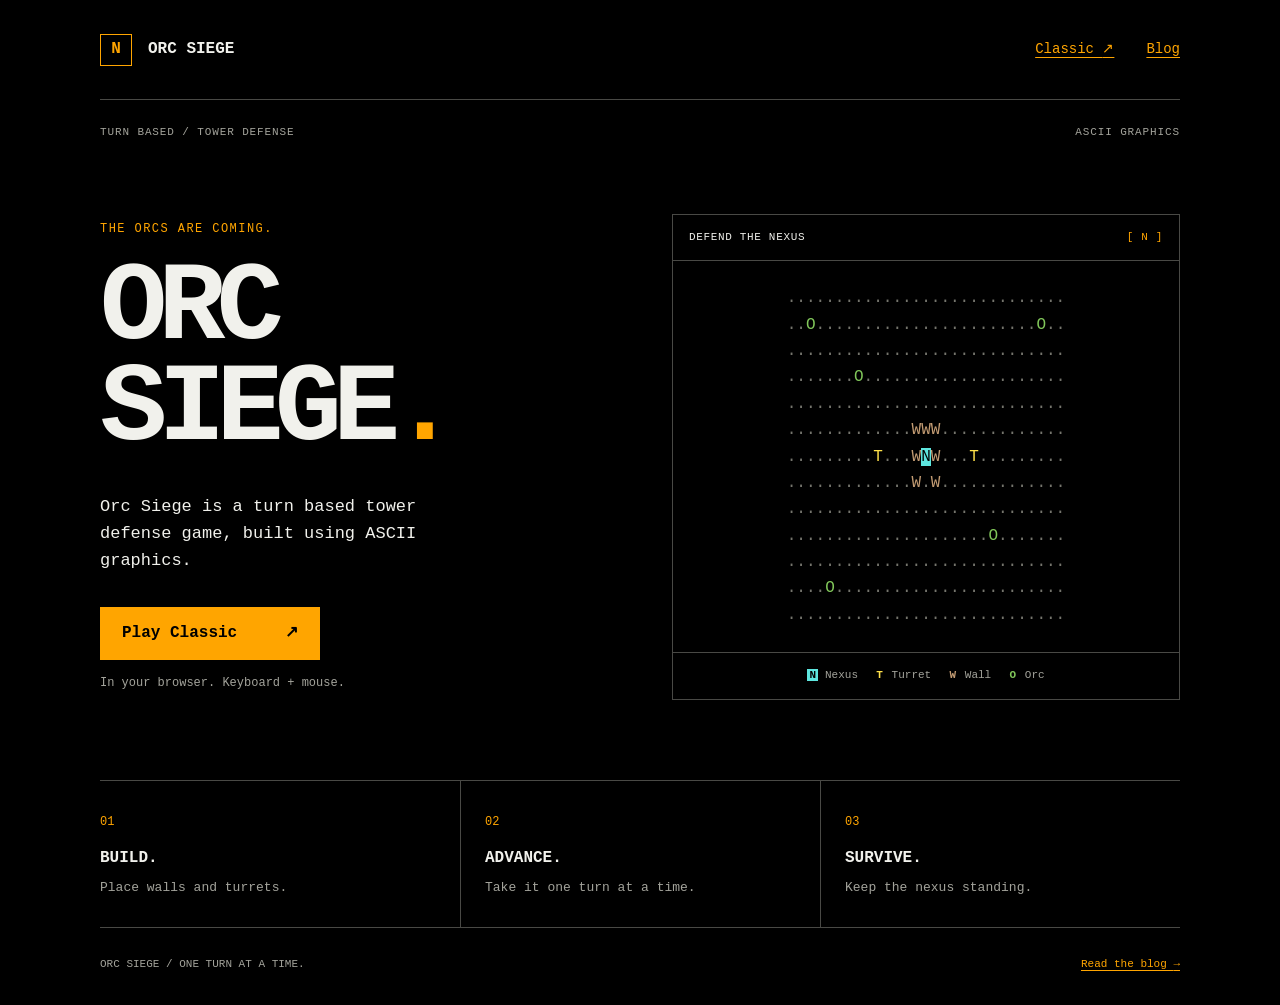
==== index.html @ d4eb5a72 "Build minimalist Orc Siege homepage and blog placeholder Use Classic's black, orange, and ASCII visu" ====
<!doctype html>
<html lang="en">
  <head>
    <meta charset="utf-8">
    <meta name="viewport" content="width=device-width, initial-scale=1">
    <meta name="theme-color" content="#000000">
    <meta name="description" content="Orc Siege is a turn based tower defense game, built using ASCII graphics. Play Orc Siege Classic in your browser.">
    <title>Orc Siege — ASCII tower defense</title>
    <link rel="icon" href="./favicon.svg" type="image/svg+xml">
    <link rel="stylesheet" href="./styles.css">
  </head>
  <body>
    <a class="skip-link" href="#main">Skip to content</a>
    <div class="site-shell">
      <header class="site-header">
        <a class="wordmark" href="./" aria-label="Orc Siege home"><span class="mark" aria-hidden="true">N</span> ORC SIEGE</a>
        <nav aria-label="Main navigation">
          <a href="https://classic.orcsiege.com/">Classic <span aria-hidden="true">↗</span></a>
          <a href="./blog/">Blog</a>
        </nav>
      </header>

      <main id="main">
        <div class="page-label"><span>TURN BASED / TOWER DEFENSE</span><span>ASCII GRAPHICS</span></div>
        <section class="hero" aria-labelledby="game-title">
          <div class="hero-copy">
            <p class="eyebrow">THE ORCS ARE COMING.</p>
            <h1 id="game-title">ORC<br>SIEGE<span class="title-dot">.</span></h1>
            <p class="description">Orc Siege is a turn based tower defense game, built using ASCII graphics.</p>
            <a class="button" href="https://classic.orcsiege.com/">Play Classic <span aria-hidden="true">↗</span></a>
            <p class="play-note">In your browser. Keyboard + mouse.</p>
          </div>

          <figure class="battlefield">
            <div class="panel-heading" aria-hidden="true"><span>DEFEND THE NEXUS</span><span>[ N ]</span></div>
            <pre class="ascii-map" aria-hidden="true">.............................
..<span class="orc">O</span>.......................<span class="orc">O</span>..
.............................
.......<span class="orc">O</span>.....................
.............................
.............<span class="wall">WWW</span>.............
.........<span class="turret">T</span>...<span class="wall">W</span><span class="nexus">N</span><span class="wall">W</span>...<span class="turret">T</span>.........
.............<span class="wall">W</span>.<span class="wall">W</span>.............
.............................
.....................<span class="orc">O</span>.......
.............................
....<span class="orc">O</span>........................
.............................</pre>
            <figcaption class="map-legend">
              <span><b class="nexus">N</b> Nexus</span>
              <span><b class="turret">T</b> Turret</span>
              <span><b class="wall">W</b> Wall</span>
              <span><b class="orc">O</b> Orc</span>
            </figcaption>
          </figure>
        </section>

        <section class="field-guide" aria-label="The game in three steps">
          <div><span class="step-number">01</span><h2>BUILD.</h2><p>Place walls and turrets.</p></div>
          <div><span class="step-number">02</span><h2>ADVANCE.</h2><p>Take it one turn at a time.</p></div>
          <div><span class="step-number">03</span><h2>SURVIVE.</h2><p>Keep the nexus standing.</p></div>
        </section>
      </main>

      <footer class="site-footer"><span>ORC SIEGE / ONE TURN AT A TIME.</span><a href="./blog/">Read the blog <span aria-hidden="true">→</span></a></footer>
    </div>
  </body>
</html>
---- styles.css ----
:root {
  color-scheme: dark;
  --background: #000;
  --foreground: #f1f1ec;
  --muted: #a3a39b;
  --line: #494945;
  --accent: #ffa500;
  font-family: ui-monospace, "SFMono-Regular", Consolas, "Liberation Mono", monospace;
  font-size: 16px;
}

* { box-sizing: border-box; }

body {
  margin: 0;
  background: var(--background);
  color: var(--foreground);
  line-height: 1.6;
}

::selection { background: var(--accent); color: var(--background); }
a { color: var(--accent); text-underline-offset: 0.25em; }
a:hover { text-decoration-thickness: 2px; }
a:focus-visible { outline: 3px solid var(--accent); outline-offset: 6px; }

.skip-link {
  position: absolute;
  top: 0.5rem;
  left: 0.5rem;
  z-index: 1;
  padding: 0.5rem 1rem;
  background: var(--accent);
  color: var(--background);
  transform: translateY(-200%);
}
.skip-link:focus { transform: translateY(0); }

.site-shell { width: min(100% - 4rem, 1080px); margin-inline: auto; }
.site-header, .site-header nav, .wordmark, .page-label, .panel-heading, .site-footer {
  display: flex;
  align-items: center;
  justify-content: space-between;
  gap: 1rem;
}
.site-header { min-height: 100px; border-bottom: 1px solid var(--line); }
.site-header nav { gap: 2rem; }
.site-header nav a { font-size: 0.875rem; }
.wordmark { justify-content: flex-start; color: var(--foreground); font-weight: 700; text-decoration: none; }
.mark { display: grid; place-items: center; width: 2rem; height: 2rem; border: 1px solid var(--accent); color: var(--accent); }
[aria-current="page"] { color: var(--foreground); text-decoration: none; }

.page-label { margin-top: 1.5rem; color: var(--muted); font-size: 0.6875rem; letter-spacing: 0.08em; }
.hero { display: grid; grid-template-columns: 1fr 1fr; align-items: center; gap: 4rem; padding-block: 4.5rem 5rem; }
.eyebrow { margin: 0 0 1.25rem; color: var(--accent); font-size: 0.75rem; letter-spacing: 0.12em; }
h1 { margin: 0; font-size: clamp(4.5rem, 9vw, 7rem); line-height: 0.9; letter-spacing: -0.08em; }
.title-dot { color: var(--accent); }
.description { max-width: 36ch; margin-block: 2rem; font-size: 1.0625rem; }
.button { display: inline-flex; align-items: center; justify-content: space-between; gap: 3rem; min-height: 52px; padding: 0.75rem 1.25rem; border: 2px solid var(--accent); background: var(--accent); color: var(--background); font-weight: 700; text-decoration: none; }
.button:hover { background: var(--background); color: var(--accent); }
.play-note { margin: 0.875rem 0 0; color: var(--muted); font-size: 0.75rem; }

.battlefield { min-width: 0; margin: 0; border: 1px solid var(--line); }
.panel-heading { padding: 0.875rem 1rem; border-bottom: 1px solid var(--line); font-size: 0.6875rem; letter-spacing: 0.06em; }
.panel-heading span:last-child { color: var(--accent); white-space: nowrap; }
.ascii-map { margin: 0; padding: 1.5rem 0.5rem; color: #75756d; font: inherit; font-size: clamp(0.75rem, 1.45vw, 1rem); line-height: 1.65; text-align: center; }
.orc { color: #81c75a; }
.turret { color: #ffe14a; }
.wall { color: #c39c73; }
.nexus { color: #000; background: #5ee6df; }
.map-legend { display: flex; flex-wrap: wrap; justify-content: center; gap: 0.75rem 1rem; padding: 0.875rem; border-top: 1px solid var(--line); color: var(--muted); font-size: 0.6875rem; }
.map-legend b { padding-inline: 0.2em; }

.field-guide { display: grid; grid-template-columns: repeat(3, 1fr); border-block: 1px solid var(--line); }
.field-guide > div { padding: 1.75rem 1.5rem; }
.field-guide > div:first-child { padding-left: 0; }
.field-guide > div + div { border-left: 1px solid var(--line); }
.step-number { color: var(--accent); font-size: 0.75rem; }
.field-guide h2 { margin: 0.75rem 0 0.375rem; font-size: 1rem; }
.field-guide p { margin: 0; color: var(--muted); font-size: 0.8125rem; }
.site-footer { padding-block: 1.75rem 2rem; color: var(--muted); font-size: 0.6875rem; }

.blog-main { min-height: 65vh; padding-bottom: 5rem; }
.blog-content { max-width: 680px; padding-top: 5rem; }
.blog-content h1 { font-size: clamp(3.5rem, 9vw, 6rem); }
.construction-note { margin-top: 2.5rem; padding: 1.5rem; border: 1px solid var(--line); border-left: 3px solid var(--accent); }
.construction-note p { margin: 0; }
.back-link { display: inline-block; margin-top: 2rem; }
.blog-main + .site-footer { border-top: 1px solid var(--line); }

@media (max-width: 760px) {
  .site-shell { width: calc(100% - 2.5rem); }
  .site-header { min-height: 80px; }
  .site-header nav { gap: 1.25rem; }
  .wordmark { gap: 0.625rem; font-size: 0.875rem; }
  .hero { grid-template-columns: 1fr; gap: 3rem; padding-block: 3rem; }
  h1 { font-size: clamp(4.5rem, 18vw, 7rem); }
  .description { max-width: 40ch; }
  .battlefield { width: 100%; max-width: 440px; }
  .ascii-map { font-size: clamp(0.75rem, 2.6vw, 1rem); }
  .field-guide { grid-template-columns: 1fr; }
  .field-guide > div, .field-guide > div:first-child { padding: 1.25rem 0; }
  .field-guide > div + div { border-left: 0; border-top: 1px solid var(--line); }
  .field-guide h2 { display: inline; margin-left: 1rem; }
  .field-guide p { margin-top: 0.25rem; }
  .site-footer { flex-wrap: wrap; gap: 0.75rem; }
  .blog-content { padding-top: 3.5rem; }
}

@media (max-width: 380px) {
  .page-label { font-size: 0.625rem; letter-spacing: 0; }
  .site-header nav { gap: 0.875rem; }
}
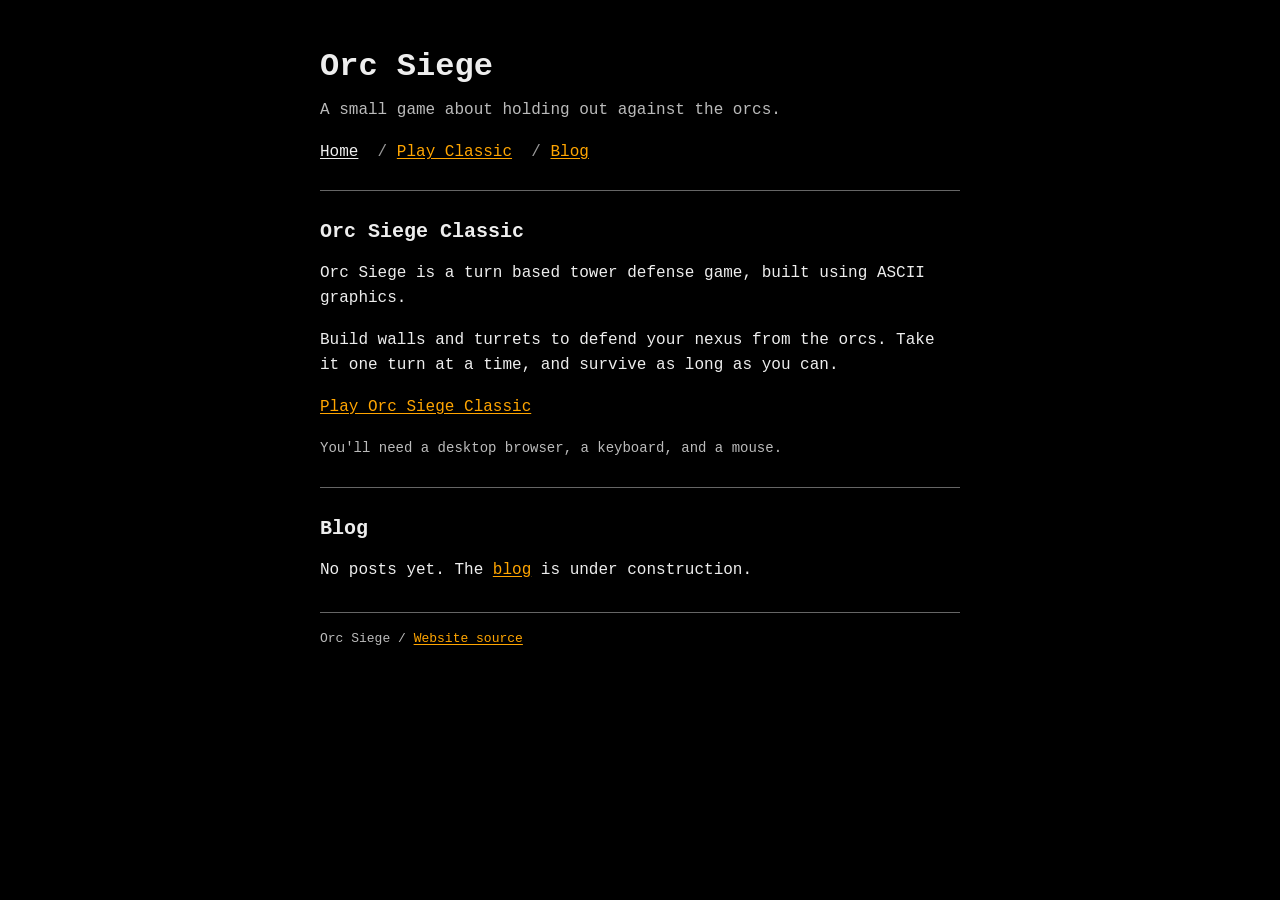
==== commit b0bab1c3: "Simplify website into a Web 1.0-style journal Remove the ASCII demo, oversized hero, promotional but" ====
--- a/index.html
+++ b/index.html
@@ -4,8 +4,8 @@
     <meta charset="utf-8">
     <meta name="viewport" content="width=device-width, initial-scale=1">
     <meta name="theme-color" content="#000000">
-    <meta name="description" content="Orc Siege is a turn based tower defense game, built using ASCII graphics. Play Orc Siege Classic in your browser.">
-    <title>Orc Siege — ASCII tower defense</title>
+    <meta name="description" content="Orc Siege is a turn based tower defense game, built using ASCII graphics. Play the game and read the blog.">
+    <title>Orc Siege</title>
     <link rel="icon" href="./favicon.svg" type="image/svg+xml">
     <link rel="stylesheet" href="./styles.css">
   </head>
@@ -13,56 +13,35 @@
     <a class="skip-link" href="#main">Skip to content</a>
     <div class="site-shell">
       <header class="site-header">
-        <a class="wordmark" href="./" aria-label="Orc Siege home"><span class="mark" aria-hidden="true">N</span> ORC SIEGE</a>
+        <h1 class="site-title">Orc Siege</h1>
+        <p class="site-description">A small game about holding out against the orcs.</p>
         <nav aria-label="Main navigation">
-          <a href="https://classic.orcsiege.com/">Classic <span aria-hidden="true">↗</span></a>
-          <a href="./blog/">Blog</a>
+          <ul>
+            <li><a href="./" aria-current="page">Home</a></li>
+            <li><a href="https://classic.orcsiege.com/">Play Classic</a></li>
+            <li><a href="./blog/">Blog</a></li>
+          </ul>
         </nav>
       </header>
 
       <main id="main">
-        <div class="page-label"><span>TURN BASED / TOWER DEFENSE</span><span>ASCII GRAPHICS</span></div>
-        <section class="hero" aria-labelledby="game-title">
-          <div class="hero-copy">
-            <p class="eyebrow">THE ORCS ARE COMING.</p>
-            <h1 id="game-title">ORC<br>SIEGE<span class="title-dot">.</span></h1>
-            <p class="description">Orc Siege is a turn based tower defense game, built using ASCII graphics.</p>
-            <a class="button" href="https://classic.orcsiege.com/">Play Classic <span aria-hidden="true">↗</span></a>
-            <p class="play-note">In your browser. Keyboard + mouse.</p>
-          </div>
+        <article aria-labelledby="classic-title">
+          <h2 id="classic-title">Orc Siege Classic</h2>
+          <p>Orc Siege is a turn based tower defense game, built using ASCII graphics.</p>
+          <p>Build walls and turrets to defend your nexus from the orcs. Take it one turn at a time, and survive as long as you can.</p>
+          <p><a href="https://classic.orcsiege.com/">Play Orc Siege Classic</a></p>
+          <p class="small-print">You'll need a desktop browser, a keyboard, and a mouse.</p>
+        </article>
 
-          <figure class="battlefield">
-            <div class="panel-heading" aria-hidden="true"><span>DEFEND THE NEXUS</span><span>[ N ]</span></div>
-            <pre class="ascii-map" aria-hidden="true">.............................
-..<span class="orc">O</span>.......................<span class="orc">O</span>..
-.............................
-.......<span class="orc">O</span>.....................
-.............................
-.............<span class="wall">WWW</span>.............
-.........<span class="turret">T</span>...<span class="wall">W</span><span class="nexus">N</span><span class="wall">W</span>...<span class="turret">T</span>.........
-.............<span class="wall">W</span>.<span class="wall">W</span>.............
-.............................
-.....................<span class="orc">O</span>.......
-.............................
-....<span class="orc">O</span>........................
-.............................</pre>
-            <figcaption class="map-legend">
-              <span><b class="nexus">N</b> Nexus</span>
-              <span><b class="turret">T</b> Turret</span>
-              <span><b class="wall">W</b> Wall</span>
-              <span><b class="orc">O</b> Orc</span>
-            </figcaption>
-          </figure>
-        </section>
-
-        <section class="field-guide" aria-label="The game in three steps">
-          <div><span class="step-number">01</span><h2>BUILD.</h2><p>Place walls and turrets.</p></div>
-          <div><span class="step-number">02</span><h2>ADVANCE.</h2><p>Take it one turn at a time.</p></div>
-          <div><span class="step-number">03</span><h2>SURVIVE.</h2><p>Keep the nexus standing.</p></div>
+        <section aria-labelledby="blog-title">
+          <h2 id="blog-title">Blog</h2>
+          <p>No posts yet. The <a href="./blog/">blog</a> is under construction.</p>
         </section>
       </main>
 
-      <footer class="site-footer"><span>ORC SIEGE / ONE TURN AT A TIME.</span><a href="./blog/">Read the blog <span aria-hidden="true">→</span></a></footer>
+      <footer class="site-footer">
+        <p>Orc Siege / <a href="https://github.com/mattlink/orcsiege.com">Website source</a></p>
+      </footer>
     </div>
   </body>
 </html>
--- a/styles.css
+++ b/styles.css
@@ -1,112 +1,61 @@
 :root {
   color-scheme: dark;
-  --background: #000;
-  --foreground: #f1f1ec;
-  --muted: #a3a39b;
-  --line: #494945;
-  --accent: #ffa500;
-  font-family: ui-monospace, "SFMono-Regular", Consolas, "Liberation Mono", monospace;
+  font-family: "Courier New", Courier, monospace;
   font-size: 16px;
+  background: #000;
+  color: #eee;
 }
 
 * { box-sizing: border-box; }
 
 body {
   margin: 0;
-  background: var(--background);
-  color: var(--foreground);
   line-height: 1.6;
 }
 
-::selection { background: var(--accent); color: var(--background); }
-a { color: var(--accent); text-underline-offset: 0.25em; }
-a:hover { text-decoration-thickness: 2px; }
-a:focus-visible { outline: 3px solid var(--accent); outline-offset: 6px; }
+.site-shell {
+  max-width: 680px;
+  margin: 3rem auto;
+  padding-inline: 1.25rem;
+}
+
+a { color: #ffa500; text-underline-offset: 0.15em; }
+a:visited { color: #d9ad6b; }
+a:hover { color: #000; background: #ffa500; }
+a:focus-visible { outline: 2px solid #ffa500; outline-offset: 4px; }
+::selection { color: #000; background: #ffa500; }
+
+.site-header { padding-bottom: 1.5rem; border-bottom: 1px solid #666; }
+.site-title { margin: 0; font-size: 2rem; font-weight: bold; line-height: 1.2; }
+.site-title a, .site-title a:visited { color: #eee; }
+.site-description { margin-block: 0.75rem 1rem; color: #bbb; }
+nav ul { margin: 0; padding: 0; list-style: none; }
+nav li { display: inline; }
+nav li + li::before { content: " / "; color: #999; white-space: pre; }
+nav a[aria-current="page"] { color: #eee; }
+
+main > article, main > section { padding-block: 1.75rem; }
+main > * + * { border-top: 1px solid #666; }
+h1, h2 { line-height: 1.3; }
+h1 { font-size: 1.5rem; }
+h2 { margin: 0 0 1rem; font-size: 1.25rem; }
+p { margin-block: 0 1rem; }
+p:last-child { margin-bottom: 0; }
+.small-print { color: #bbb; font-size: 0.875rem; }
+img { display: block; max-width: 100%; height: auto; }
+
+.site-footer { padding-top: 1rem; border-top: 1px solid #666; color: #bbb; font-size: 0.8125rem; }
 
 .skip-link {
   position: absolute;
   top: 0.5rem;
   left: 0.5rem;
-  z-index: 1;
-  padding: 0.5rem 1rem;
-  background: var(--accent);
-  color: var(--background);
+  padding: 0.25rem 0.5rem;
+  background: #000;
   transform: translateY(-200%);
 }
 .skip-link:focus { transform: translateY(0); }
 
-.site-shell { width: min(100% - 4rem, 1080px); margin-inline: auto; }
-.site-header, .site-header nav, .wordmark, .page-label, .panel-heading, .site-footer {
-  display: flex;
-  align-items: center;
-  justify-content: space-between;
-  gap: 1rem;
+@media (max-width: 480px) {
+  .site-shell { margin-block: 1.5rem; }
 }
-.site-header { min-height: 100px; border-bottom: 1px solid var(--line); }
-.site-header nav { gap: 2rem; }
-.site-header nav a { font-size: 0.875rem; }
-.wordmark { justify-content: flex-start; color: var(--foreground); font-weight: 700; text-decoration: none; }
-.mark { display: grid; place-items: center; width: 2rem; height: 2rem; border: 1px solid var(--accent); color: var(--accent); }
-[aria-current="page"] { color: var(--foreground); text-decoration: none; }
-
-.page-label { margin-top: 1.5rem; color: var(--muted); font-size: 0.6875rem; letter-spacing: 0.08em; }
-.hero { display: grid; grid-template-columns: 1fr 1fr; align-items: center; gap: 4rem; padding-block: 4.5rem 5rem; }
-.eyebrow { margin: 0 0 1.25rem; color: var(--accent); font-size: 0.75rem; letter-spacing: 0.12em; }
-h1 { margin: 0; font-size: clamp(4.5rem, 9vw, 7rem); line-height: 0.9; letter-spacing: -0.08em; }
-.title-dot { color: var(--accent); }
-.description { max-width: 36ch; margin-block: 2rem; font-size: 1.0625rem; }
-.button { display: inline-flex; align-items: center; justify-content: space-between; gap: 3rem; min-height: 52px; padding: 0.75rem 1.25rem; border: 2px solid var(--accent); background: var(--accent); color: var(--background); font-weight: 700; text-decoration: none; }
-.button:hover { background: var(--background); color: var(--accent); }
-.play-note { margin: 0.875rem 0 0; color: var(--muted); font-size: 0.75rem; }
-
-.battlefield { min-width: 0; margin: 0; border: 1px solid var(--line); }
-.panel-heading { padding: 0.875rem 1rem; border-bottom: 1px solid var(--line); font-size: 0.6875rem; letter-spacing: 0.06em; }
-.panel-heading span:last-child { color: var(--accent); white-space: nowrap; }
-.ascii-map { margin: 0; padding: 1.5rem 0.5rem; color: #75756d; font: inherit; font-size: clamp(0.75rem, 1.45vw, 1rem); line-height: 1.65; text-align: center; }
-.orc { color: #81c75a; }
-.turret { color: #ffe14a; }
-.wall { color: #c39c73; }
-.nexus { color: #000; background: #5ee6df; }
-.map-legend { display: flex; flex-wrap: wrap; justify-content: center; gap: 0.75rem 1rem; padding: 0.875rem; border-top: 1px solid var(--line); color: var(--muted); font-size: 0.6875rem; }
-.map-legend b { padding-inline: 0.2em; }
-
-.field-guide { display: grid; grid-template-columns: repeat(3, 1fr); border-block: 1px solid var(--line); }
-.field-guide > div { padding: 1.75rem 1.5rem; }
-.field-guide > div:first-child { padding-left: 0; }
-.field-guide > div + div { border-left: 1px solid var(--line); }
-.step-number { color: var(--accent); font-size: 0.75rem; }
-.field-guide h2 { margin: 0.75rem 0 0.375rem; font-size: 1rem; }
-.field-guide p { margin: 0; color: var(--muted); font-size: 0.8125rem; }
-.site-footer { padding-block: 1.75rem 2rem; color: var(--muted); font-size: 0.6875rem; }
-
-.blog-main { min-height: 65vh; padding-bottom: 5rem; }
-.blog-content { max-width: 680px; padding-top: 5rem; }
-.blog-content h1 { font-size: clamp(3.5rem, 9vw, 6rem); }
-.construction-note { margin-top: 2.5rem; padding: 1.5rem; border: 1px solid var(--line); border-left: 3px solid var(--accent); }
-.construction-note p { margin: 0; }
-.back-link { display: inline-block; margin-top: 2rem; }
-.blog-main + .site-footer { border-top: 1px solid var(--line); }
-
-@media (max-width: 760px) {
-  .site-shell { width: calc(100% - 2.5rem); }
-  .site-header { min-height: 80px; }
-  .site-header nav { gap: 1.25rem; }
-  .wordmark { gap: 0.625rem; font-size: 0.875rem; }
-  .hero { grid-template-columns: 1fr; gap: 3rem; padding-block: 3rem; }
-  h1 { font-size: clamp(4.5rem, 18vw, 7rem); }
-  .description { max-width: 40ch; }
-  .battlefield { width: 100%; max-width: 440px; }
-  .ascii-map { font-size: clamp(0.75rem, 2.6vw, 1rem); }
-  .field-guide { grid-template-columns: 1fr; }
-  .field-guide > div, .field-guide > div:first-child { padding: 1.25rem 0; }
-  .field-guide > div + div { border-left: 0; border-top: 1px solid var(--line); }
-  .field-guide h2 { display: inline; margin-left: 1rem; }
-  .field-guide p { margin-top: 0.25rem; }
-  .site-footer { flex-wrap: wrap; gap: 0.75rem; }
-  .blog-content { padding-top: 3.5rem; }
-}
-
-@media (max-width: 380px) {
-  .page-label { font-size: 0.625rem; letter-spacing: 0; }
-  .site-header nav { gap: 0.875rem; }
-}
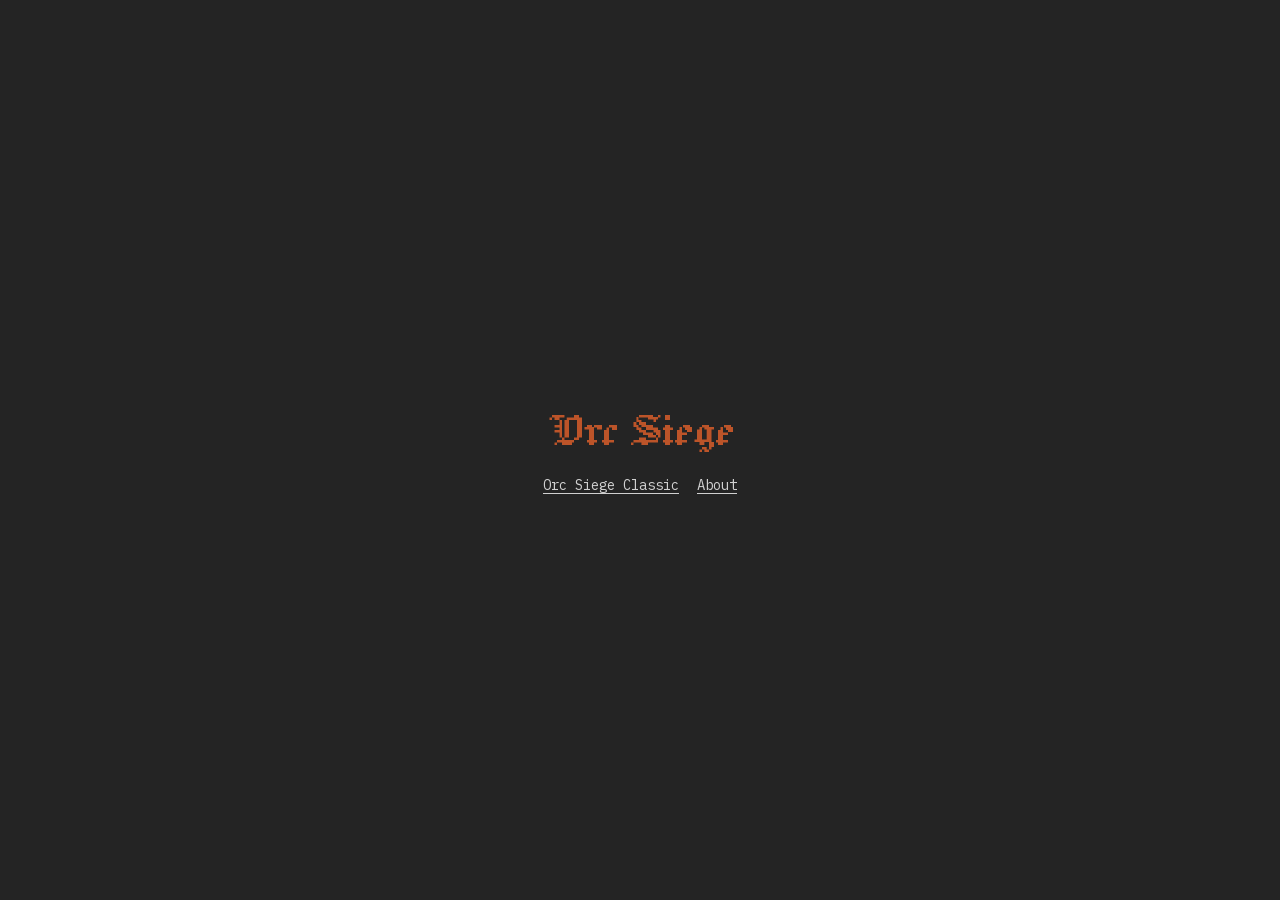
==== commit df7ec3f0: "Launch animated Orc Siege homepage and design study" ====
--- a/index.html
+++ b/index.html
@@ -1,47 +1,30 @@
 <!doctype html>
 <html lang="en">
-  <head>
-    <meta charset="utf-8">
-    <meta name="viewport" content="width=device-width, initial-scale=1">
-    <meta name="theme-color" content="#000000">
-    <meta name="description" content="Orc Siege is a turn based tower defense game, built using ASCII graphics. Play the game and read the blog.">
-    <title>Orc Siege</title>
-    <link rel="icon" href="./favicon.svg" type="image/svg+xml">
-    <link rel="stylesheet" href="./styles.css">
-  </head>
-  <body>
-    <a class="skip-link" href="#main">Skip to content</a>
-    <div class="site-shell">
-      <header class="site-header">
-        <h1 class="site-title">Orc Siege</h1>
-        <p class="site-description">A small game about holding out against the orcs.</p>
-        <nav aria-label="Main navigation">
-          <ul>
-            <li><a href="./" aria-current="page">Home</a></li>
-            <li><a href="https://classic.orcsiege.com/">Play Classic</a></li>
-            <li><a href="./blog/">Blog</a></li>
-          </ul>
-        </nav>
-      </header>
-
-      <main id="main">
-        <article aria-labelledby="classic-title">
-          <h2 id="classic-title">Orc Siege Classic</h2>
-          <p>Orc Siege is a turn based tower defense game, built using ASCII graphics.</p>
-          <p>Build walls and turrets to defend your nexus from the orcs. Take it one turn at a time, and survive as long as you can.</p>
-          <p><a href="https://classic.orcsiege.com/">Play Orc Siege Classic</a></p>
-          <p class="small-print">You'll need a desktop browser, a keyboard, and a mouse.</p>
-        </article>
-
-        <section aria-labelledby="blog-title">
-          <h2 id="blog-title">Blog</h2>
-          <p>No posts yet. The <a href="./blog/">blog</a> is under construction.</p>
-        </section>
-      </main>
-
-      <footer class="site-footer">
-        <p>Orc Siege / <a href="https://github.com/mattlink/orcsiege.com">Website source</a></p>
-      </footer>
+<head>
+  <meta charset="utf-8">
+  <meta name="viewport" content="width=device-width, initial-scale=1">
+  <meta name="theme-color" content="#242424">
+  <meta name="description" content="Orc Siege is a turn-based tower defense game built with ASCII graphics. Play Orc Siege Classic or learn about the project.">
+  <title>Orc Siege</title>
+  <link rel="icon" href="./favicon.svg" type="image/svg+xml">
+  <link rel="stylesheet" href="./assets/fonts.css">
+  <link rel="stylesheet" href="./assets/title.css">
+  <link rel="stylesheet" href="./assets/landing.css?v=center-stack">
+  <script type="module" src="./assets/title-motion.js"></script>
+</head>
+<body>
+  <main class="scene landing" data-site data-layout="08">
+    <div class="site-grid">
+      <div class="frame" role="group" aria-labelledby="game-title" aria-describedby="motion-help" tabindex="0">
+        <h1 class="title" id="game-title"><span>Orc</span> <span>Siege</span></h1>
+        <div class="playfield"><div class="letter-layer" hidden></div></div>
+      </div>
+      <nav class="site-nav" aria-label="Orc Siege">
+        <a href="https://classic.orcsiege.com/">Orc Siege Classic</a>
+        <a href="./about/">About</a>
+      </nav>
     </div>
-  </body>
+    <p class="sr-only" id="motion-help">Move or tap near the title to wake the letters. To play by keyboard, press Space or Enter here, then Tab to a loose letter and use the arrow keys. Escape recalls the title. Press P while the title area is focused to pause or resume motion.</p>
+  </main>
+</body>
 </html>
--- a/assets/fonts.css
+++ b/assets/fonts.css
@@ -0,0 +1,25 @@
+/* Local Latin subsets. Original SIL Open Font Licenses are in fonts/. */
+@font-face {
+  font-family: 'Jacquard 12';
+  src: url('./fonts/jacquard-12-regular.woff2') format('woff2');
+  font-weight: 400;
+  font-display: swap;
+}
+@font-face {
+  font-family: 'IBM Plex Mono';
+  src: url('./fonts/ibm-plex-mono-regular.woff2') format('woff2');
+  font-weight: 400;
+  font-display: swap;
+}
+@font-face {
+  font-family: 'Jacquarda Bastarda 9';
+  src: url('./fonts/jacquarda-bastarda-9-regular.woff2') format('woff2');
+  font-weight: 400;
+  font-display: swap;
+}
+@font-face {
+  font-family: Geist;
+  src: url('./fonts/geist-medium.woff2') format('woff2');
+  font-weight: 500;
+  font-display: swap;
+}
--- a/assets/title.css
+++ b/assets/title.css
@@ -0,0 +1,71 @@
+:root { color-scheme: dark; background: #090909; }
+* { box-sizing: border-box; }
+body { margin: 0; }
+[hidden] { display: none !important; }
+.scene {
+  --back: #090909;
+  --ink: #bc5429;
+  --inset: clamp(16px, 4vw, 24px);
+  position: relative;
+  min-height: max(260px, 100svh);
+  isolation: isolate;
+  background: var(--back);
+  color: var(--ink);
+}
+/* A stable hit area, not a visual container. The whole page is one flat color. */
+.frame {
+  position: relative;
+  width: min(100%, 460px);
+  height: min(220px, 78svh);
+  outline: none;
+}
+.frame:focus-visible:not([data-pointer-focus]) { outline: 1px dashed #b4b4b4; outline-offset: -3px; }
+.playfield { position: absolute; inset: 0; overflow: hidden; }
+.title {
+  position: absolute;
+  margin: 0;
+  top: var(--inset);
+  left: var(--inset);
+  white-space: nowrap;
+  font: 400 clamp(38px, 10vw, 52px)/1 'Jacquard 12', Georgia, serif;
+  pointer-events: none;
+  user-select: none;
+}
+.title span { display: inline-block; }
+.frame[data-motion='moving'] .title { opacity: 0; }
+.letter-layer { position: absolute; inset: 0; pointer-events: none; }
+.title-letter {
+  position: absolute;
+  top: 0;
+  left: 0;
+  border: 0;
+  padding: 0;
+  background: transparent;
+  color: inherit;
+  cursor: grab;
+  touch-action: none;
+  pointer-events: auto;
+  isolation: isolate;
+  font: 400 1em/1 'Jacquard 12', Georgia, serif;
+}
+.title-letter[data-grabbed='true'] { cursor: grabbing; }
+.title-letter:focus-visible { outline: 1px dashed #b4b4b4; }
+.title-letter span { position: absolute; inset: 50% auto auto 50%; translate: -50% -50%; pointer-events: none; white-space: pre; }
+/* Add the weighted masks only within one glyph, so overlap stays the ink
+   color instead of dimming into the page halfway through the crossfade. */
+.title-letter .bastarda { font: 400 .8333em/1 'Jacquarda Bastarda 9', Georgia, serif; mix-blend-mode: plus-lighter; }
+.scene-tools {
+  position: absolute;
+  bottom: max(8px, env(safe-area-inset-bottom));
+  inset-inline: var(--inset);
+  display: flex;
+  flex-wrap: wrap;
+  column-gap: 16px;
+  color: #b1b1b1;
+  font: 400 11px/1.5 'IBM Plex Mono', monospace;
+}
+.scene-tools :is(button, a) { background: none; border: 0; padding: 8px 0; color: inherit; font: inherit; text-decoration: underline; cursor: pointer; }
+.scene-tools :is(button, a):hover { color: #eee; }
+.scene-tools button:disabled { color: #999; text-decoration: none; cursor: default; }
+.scene-tools :focus-visible { outline: 1px solid #b4b4b4; outline-offset: 2px; }
+.sr-only { position: absolute; width: 1px; height: 1px; overflow: hidden; clip-path: inset(50%); white-space: nowrap; }
--- a/assets/landing.css
+++ b/assets/landing.css
@@ -0,0 +1,63 @@
+/* The landing page itself: two text links, a wordmark, and a flat field. */
+.landing {
+  --back: #242424;
+  --ink: #bc5429;
+  --size: 52px;
+  --inset: 160px;
+  --gap: 18px;
+  /* Give the group room to move inward on desktop without crowding phones. */
+  --edge: min(var(--inset), max(9cqw, calc(25cqw - 96px)), 35svh);
+  --link-gap: min(var(--gap), 7cqw);
+  --title-cap: 21cqw;
+  min-height: max(265px, 100svh);
+  container-type: inline-size;
+}
+.site-grid {
+  display: grid;
+  min-height: inherit;
+  padding: var(--edge);
+  gap: var(--link-gap);
+  grid-template-columns: minmax(0, 1fr) minmax(0, 1fr);
+  grid-template-rows: minmax(0, 1fr) auto auto;
+}
+.landing .frame {
+  grid-column: 1 / -1;
+  grid-row: 2;
+  justify-self: start;
+  align-self: start;
+  width: max-content;
+  height: auto;
+  z-index: 1;
+}
+.landing .title {
+  position: relative;
+  inset: auto;
+  font-size: min(var(--size), var(--title-cap));
+}
+.landing .playfield { inset: auto; }
+.landing .frame:focus-visible:not([data-pointer-focus]) { outline-offset: 4px; }
+.site-nav {
+  grid-column: 1 / -1;
+  grid-row: 3;
+  justify-self: start;
+  align-self: start;
+  position: relative;
+  z-index: 2;
+  display: flex;
+  align-items: flex-start;
+  flex-wrap: wrap;
+  gap: min(8px, var(--link-gap)) var(--link-gap);
+  min-width: 0;
+  color: #d0d0d0;
+  font: 400 clamp(12px, 3.6cqw, 14px)/1.5 'IBM Plex Mono', monospace;
+  pointer-events: none;
+}
+.site-nav :is(a, .mock-link) { color: inherit; text-decoration: underline; text-underline-offset: .2em; pointer-events: auto; }
+.site-nav a:hover { color: #fff; }
+.site-nav a:focus-visible { outline: 1px solid #e6aa8b; outline-offset: 4px; }
+
+/* Center the whole title-and-links group, not just the title. */
+.landing[data-layout='08'] { --inset: 24px; --edge: min(var(--inset), 9cqw); }
+.landing[data-layout='08'] .site-grid { grid-template-rows: minmax(0, 1fr) auto auto minmax(0, 1fr); }
+.landing[data-layout='08'] .frame { justify-self: center; }
+.landing[data-layout='08'] .site-nav { justify-self: center; justify-content: center; }
